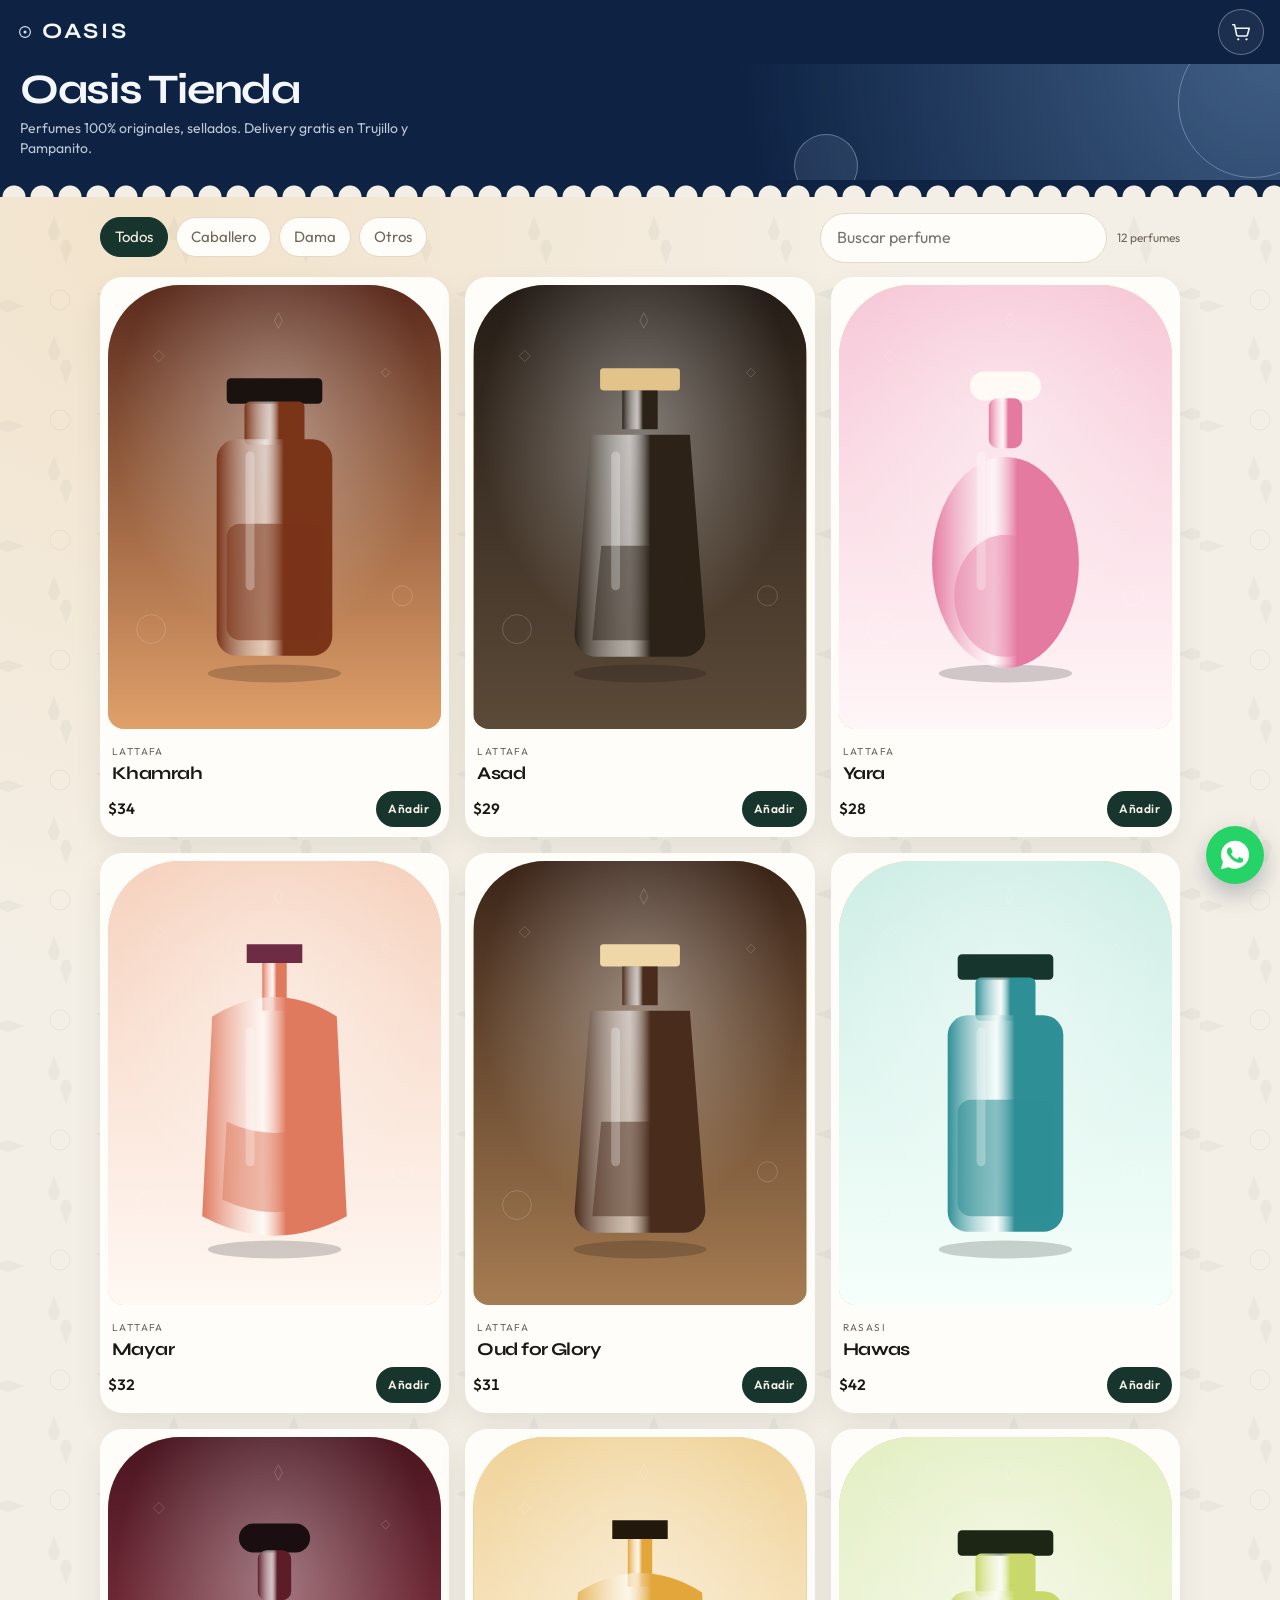
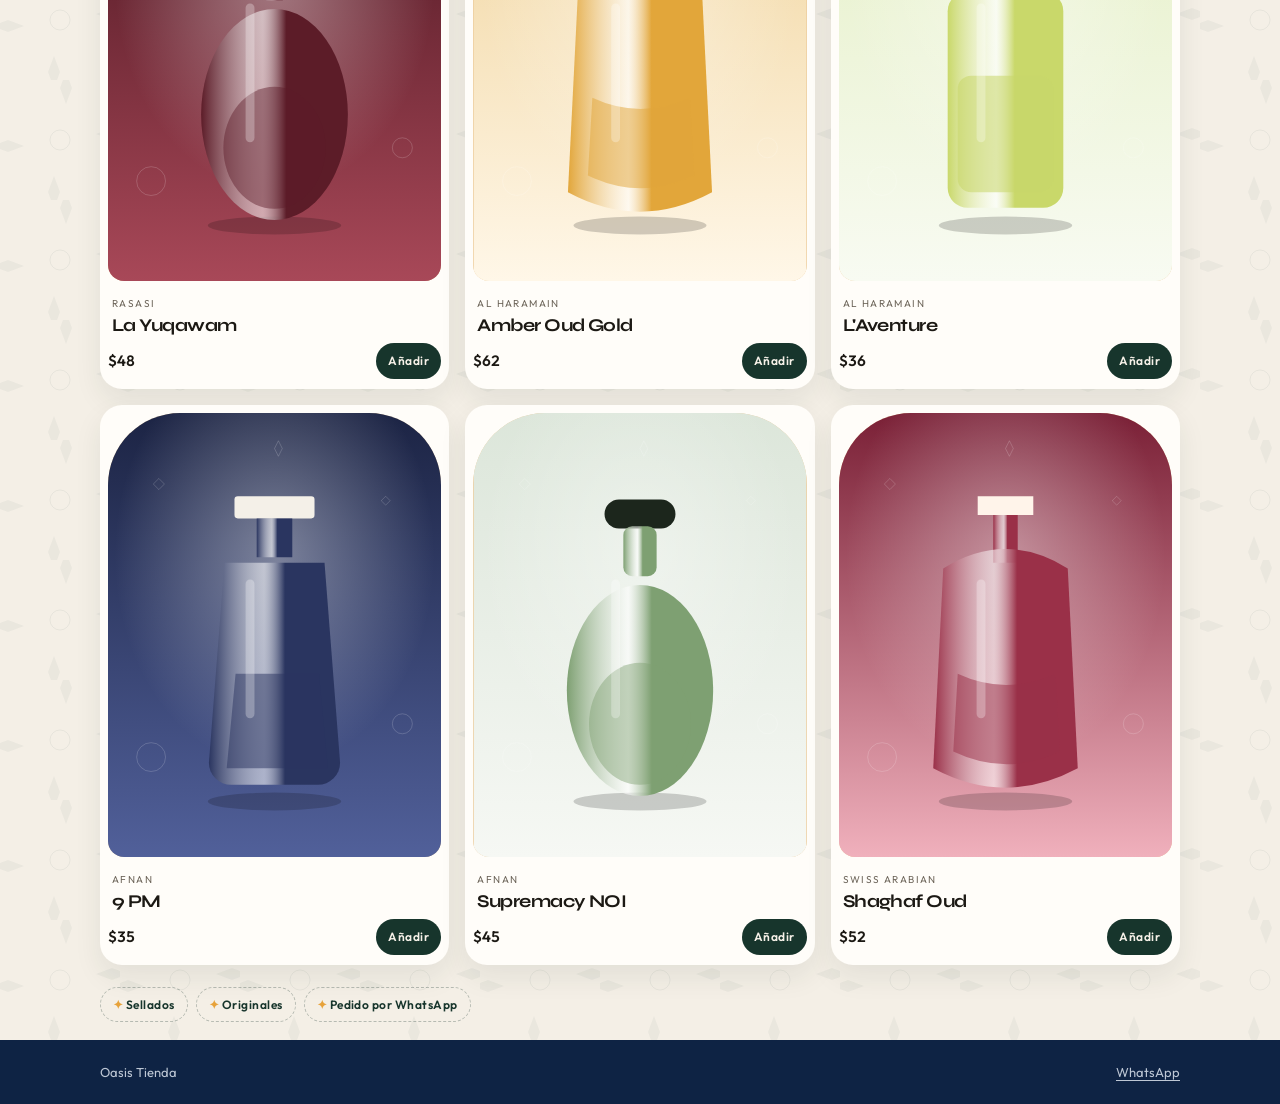
==== index.html @ 055321c4 "Add the Oasis shop with catalog, cart, and admin. The store can be edited from /admin and orders go " ====
<!DOCTYPE html>
<html lang="es">
<head>
  <meta charset="utf-8">
  <meta name="viewport" content="width=device-width, initial-scale=1, viewport-fit=cover">
  <title>Oasis Tienda</title>
  <meta name="description" content="Oasis Tienda. Perfumes árabes originales, sellados, para pedir desde el móvil.">
  <meta name="theme-color" content="#0e2344">
  <link rel="icon" href="data:image/svg+xml,%3Csvg xmlns='http://www.w3.org/2000/svg' viewBox='0 0 32 32'%3E%3Crect width='32' height='32' rx='8' fill='%230e2344'/%3E%3Ccircle cx='16' cy='16' r='7' fill='none' stroke='%23d7e6f4' stroke-width='1.6'/%3E%3Ccircle cx='16' cy='16' r='2' fill='%23d7e6f4'/%3E%3C/svg%3E">
  <link rel="preconnect" href="https://fonts.googleapis.com">
  <link rel="preconnect" href="https://fonts.gstatic.com" crossorigin>
  <link href="https://fonts.googleapis.com/css2?family=Outfit:wght@400;500;600&family=Syne:wght@600;700&display=swap" rel="stylesheet">
  <link rel="stylesheet" href="styles.css">
</head>
<body>
  <header class="topbar">
    <a class="logo" href="#inicio">
      <svg viewBox="0 0 24 24" aria-hidden="true"><circle cx="12" cy="12" r="7.2" fill="none" stroke="currentColor" stroke-width="1.5"/><circle cx="12" cy="12" r="2" fill="currentColor"/></svg>
      Oasis
    </a>
    <button type="button" class="cart-btn" id="open-cart" aria-label="Carrito" aria-haspopup="dialog">
      <svg viewBox="0 0 24 24" aria-hidden="true">
        <circle cx="9" cy="20" r="1.25"/>
        <circle cx="18" cy="20" r="1.25"/>
        <path d="M3 4h2l2.2 11.2a1.5 1.5 0 0 0 1.5 1.2h8.8a1.5 1.5 0 0 0 1.5-1.2L21 8H7"/>
      </svg>
      <span id="cart-count" class="badge" hidden></span>
    </button>
  </header>

  <section class="hero" id="inicio">
    <div class="hero-copy">
      <h1>Oasis Tienda</h1>
      <p class="lede">Perfumes 100% originales, sellados. Delivery gratis en Trujillo y Pampanito.</p>
    </div>
    <div class="orb orb-a" aria-hidden="true"></div>
    <div class="orb orb-b" aria-hidden="true"></div>
  </section>
  <div class="frieze" aria-hidden="true"></div>

  <main>
    <section class="wrap catalog" id="catalogo" aria-labelledby="catalogo-title">
      <h2 id="catalogo-title" class="sr-only">Catálogo</h2>
      <div class="toolbar">
        <div class="filters" id="filters" role="group" aria-label="Filtrar por categoría">
          <button type="button" data-family="todos" aria-pressed="true">Todos</button>
          <button type="button" data-family="caballero">Caballero</button>
          <button type="button" data-family="dama">Dama</button>
          <button type="button" data-family="otros">Otros</button>
        </div>
        <div class="toolbar-end">
          <input id="search" class="search" type="search" placeholder="Buscar perfume" autocomplete="off" aria-label="Buscar perfume o casa">
          <p id="result-count" class="result-count" aria-live="polite"></p>
        </div>
      </div>
      <div id="grid" class="grid"></div>
      <p id="empty" class="empty" hidden>Ningún perfume coincide con la búsqueda.</p>
    </section>

    <ul class="perks wrap">
      <li>Sellados</li>
      <li>Originales</li>
      <li>Pedido por WhatsApp</li>
    </ul>
  </main>

  <footer class="site-footer">
    <div class="wrap foot">
      <p>Oasis Tienda</p>
      <p id="foot-contact">Pedidos por WhatsApp</p>
    </div>
  </footer>

  <div id="overlay" class="overlay" hidden></div>

  <aside id="product" class="sheet panel" role="dialog" aria-modal="true" aria-labelledby="product-title" hidden>
    <div id="product-body"></div>
  </aside>

  <aside id="cart" class="sheet drawer" role="dialog" aria-modal="true" aria-labelledby="cart-title" hidden>
    <header class="drawer-bar">
      <h2 id="cart-title">Carrito</h2>
      <button type="button" class="text-btn" id="close-cart">Cerrar</button>
    </header>
    <div id="cart-lines" class="drawer-body"></div>
    <form id="checkout" class="drawer-foot" hidden>
      <p class="subtotal"><span>Total</span> <strong id="cart-total">$0</strong></p>
      <button type="submit" class="btn btn-solid btn-block" id="checkout-btn">Enviar por WhatsApp</button>
      <textarea id="order-preview" class="order-preview" readonly hidden></textarea>
      <p id="checkout-status" class="status" role="status"></p>
    </form>
  </aside>

  <a class="wa-bubble" href="https://wa.me/584223087995" target="_blank" rel="noopener" aria-label="Escribir por WhatsApp">
    <svg viewBox="0 0 24 24" aria-hidden="true"><path fill="currentColor" d="M12.04 2C6.58 2 2.15 6.4 2.15 11.83c0 1.74.46 3.44 1.33 4.94L2 22l5.39-1.41a10.1 10.1 0 0 0 4.65 1.12h.01c5.46 0 9.89-4.4 9.89-9.83C21.94 6.4 17.5 2 12.04 2zm5.76 14.15c-.24.68-1.4 1.25-1.94 1.33-.5.07-1.13.1-1.82-.11-.42-.13-.95-.31-1.64-.6-2.89-1.25-4.77-4.16-4.92-4.35-.14-.2-1.17-1.55-1.17-2.96 0-1.41.74-2.1 1-2.39.26-.28.57-.35.76-.35.19 0 .38 0 .55.01.18.01.42-.07.66.5.24.58.82 2 .89 2.15.07.14.12.31.02.5-.1.2-.15.32-.29.49-.14.17-.3.37-.43.5-.14.14-.29.29-.13.57.17.28.74 1.22 1.59 1.98 1.09.97 2.01 1.27 2.3 1.42.28.14.45.12.61-.07.17-.2.7-.81.89-1.09.19-.28.38-.23.64-.14.26.1 1.65.78 1.93.92.28.14.47.21.54.33.07.12.07.69-.17 1.37z"/></svg>
  </a>

  <p id="live" class="sr-only" aria-live="polite"></p>
  <noscript><p class="wrap noscript">Activa JavaScript para ver el catálogo y el carrito.</p></noscript>

  <script src="products.js"></script>
  <script src="app.js"></script>
</body>
</html>
---- styles.css ----
:root {
  --ink: #1c1914;
  --green: #17352c;
  --green-2: #245244;
  --cream: #f4efe6;
  --card: #fffdf9;
  --muted: #6f675c;
  --line: #e4d8c8;
  --gold: #e7a23a;
  --serif: Syne, "Segoe UI", sans-serif;
  --sans: Outfit, "Segoe UI", sans-serif;
  color-scheme: light;
}

*,
*::before,
*::after { box-sizing: border-box; }

body,
h1,
h2,
h3,
p,
ul,
dl,
dd { margin: 0; }

ul { padding: 0; list-style: none; }

button,
input,
textarea { font: inherit; color: inherit; }

body {
  font-family: var(--sans);
  font-size: 15px;
  line-height: 1.45;
  color: var(--ink);
  background-color: var(--cream);
  background-image:
    radial-gradient(circle at 12% 8%, rgba(231, 162, 58, 0.16), transparent 28%),
    url("data:image/svg+xml,%3Csvg xmlns='http://www.w3.org/2000/svg' width='120' height='120' viewBox='0 0 120 120'%3E%3Cpath d='M60 8l6 16 6-16-6-16zM8 60l16 6-16 6-16-6zM60 112l-6-16-6 16 6 16zM112 60l-16-6 16-6 16 6z' fill='%2317352c' fill-opacity='0.045'/%3E%3Ccircle cx='60' cy='60' r='10' fill='none' stroke='%2317352c' stroke-opacity='0.06'/%3E%3C/svg%3E");
  padding-bottom: env(safe-area-inset-bottom);
}

body.lock { overflow: hidden; }

::selection { background: #f0d7a4; }

:focus-visible {
  outline: 2px solid var(--gold);
  outline-offset: 3px;
}

a { color: inherit; text-decoration: none; }

img { max-width: 100%; display: block; }

.sr-only {
  position: absolute;
  width: 1px;
  height: 1px;
  padding: 0;
  margin: -1px;
  overflow: hidden;
  clip: rect(0, 0, 0, 0);
  white-space: nowrap;
  border: 0;
}

.wrap {
  width: min(1080px, calc(100% - 28px));
  margin-inline: auto;
}

.topbar {
  position: sticky;
  top: 0;
  z-index: 25;
  display: flex;
  align-items: center;
  justify-content: space-between;
  gap: 12px;
  min-height: 64px;
  padding: calc(8px + env(safe-area-inset-top)) 16px 8px;
  background: #0e2344;
  color: #f4f7fb;
}

.logo {
  display: inline-flex;
  align-items: center;
  gap: 8px;
  font-family: var(--serif);
  font-size: 22px;
  font-weight: 700;
  letter-spacing: 0.12em;
  text-transform: uppercase;
}

.logo svg {
  width: 18px;
  height: 18px;
  color: #d7e6f4;
}

.cart-btn {
  position: relative;
  display: grid;
  place-items: center;
  width: 46px;
  height: 46px;
  padding: 0;
  border: 1px solid rgba(215, 230, 244, 0.35);
  border-radius: 50%;
  background: rgba(255, 255, 255, 0.06);
  color: #f4f7fb;
  cursor: pointer;
}

.cart-btn svg {
  width: 22px;
  height: 22px;
  fill: none;
  stroke: currentColor;
  stroke-width: 1.7;
  stroke-linecap: round;
  stroke-linejoin: round;
}

.cart-btn svg circle { fill: currentColor; stroke: none; }

.badge {
  position: absolute;
  top: -2px;
  right: -2px;
  min-width: 18px;
  height: 18px;
  padding: 0 5px;
  border-radius: 99px;
  background: #d7e6f4;
  color: #0e2344;
  font-size: 11px;
  font-weight: 600;
  line-height: 18px;
  text-align: center;
}

.badge[hidden] { display: none !important; }

.hero {
  position: relative;
  overflow: hidden;
  padding: 6px 20px 22px;
  background:
    radial-gradient(circle at 100% -20%, rgba(126, 168, 214, 0.45), transparent 42%),
    #0e2344;
  color: #f4f7fb;
}

.hero-copy { position: relative; z-index: 1; max-width: 34rem; }

h1 {
  font-family: var(--serif);
  font-size: 34px;
  font-weight: 700;
  line-height: 0.95;
  letter-spacing: -0.03em;
}

.lede {
  max-width: 28em;
  margin-top: 8px;
  color: rgba(228, 236, 245, 0.82);
  font-size: 14px;
}

.orb {
  position: absolute;
  border: 1px solid rgba(190, 214, 238, 0.38);
  border-radius: 50%;
  pointer-events: none;
}

.orb-a {
  width: 150px;
  height: 150px;
  right: -48px;
  top: -36px;
}

.orb-b {
  width: 64px;
  height: 64px;
  left: 62%;
  bottom: -18px;
  background: rgba(190, 214, 238, 0.1);
}

.frieze {
  height: 18px;
  margin-top: -1px;
  background-color: #0e2344;
  background-image: radial-gradient(circle at 14px 18px, var(--cream) 11px, transparent 12px);
  background-size: 28px 18px;
  background-repeat: repeat-x;
}

.catalog { padding-top: 16px; }

.toolbar {
  display: flex;
  flex-direction: column;
  gap: 12px;
  margin-bottom: 14px;
}

.filters {
  display: flex;
  gap: 8px;
  overflow-x: auto;
  padding-bottom: 2px;
  scrollbar-width: none;
}

.filters::-webkit-scrollbar { display: none; }

.filters button {
  flex: 0 0 auto;
  border: 1px solid var(--line);
  border-radius: 999px;
  background: var(--card);
  padding: 8px 14px;
  color: var(--muted);
  cursor: pointer;
}

.filters button[aria-pressed="true"] {
  border-color: var(--green);
  background: var(--green);
  color: #f6f1e8;
}

.toolbar-end {
  display: flex;
  align-items: center;
  gap: 10px;
}

.search {
  flex: 1;
  width: 100%;
  border: 1px solid var(--line);
  border-radius: 999px;
  background: var(--card);
  padding: 12px 16px;
  font-size: 16px;
}

.result-count {
  flex: 0 0 auto;
  color: var(--muted);
  font-size: 12px;
}

.grid {
  display: grid;
  grid-template-columns: repeat(2, minmax(0, 1fr));
  gap: 12px;
}

.card {
  display: flex;
  flex-direction: column;
  min-width: 0;
  padding: 8px 8px 10px;
  border-radius: 22px;
  background: var(--card);
  box-shadow: 0 12px 28px rgba(23, 53, 44, 0.08);
}

.card-open {
  display: block;
  width: 100%;
  margin: 0;
  padding: 0;
  border: 0;
  background: none;
  text-align: left;
  cursor: pointer;
}

.photo {
  display: block;
  aspect-ratio: 3 / 4;
  overflow: hidden;
  border-radius: 72px 72px 16px 16px;
  background: #efe4d2;
  box-shadow: inset 0 0 0 1px rgba(231, 162, 58, 0.35);
}

.photo img,
.sheet-photo img,
.thumb {
  width: 100%;
  height: 100%;
  object-fit: cover;
}

.card-copy { display: block; padding: 10px 4px 0; }

.brand {
  color: var(--muted);
  font-size: 10px;
  letter-spacing: 0.14em;
  text-transform: uppercase;
}

.card h3 {
  margin-top: 3px;
  font-family: var(--serif);
  font-size: 18px;
  font-weight: 700;
  line-height: 1.05;
  letter-spacing: -0.03em;
}

.card-row {
  display: flex;
  align-items: center;
  justify-content: space-between;
  gap: 8px;
  margin-top: 8px;
}

.price {
  font-weight: 600;
  font-variant-numeric: tabular-nums;
}

.btn,
.add {
  appearance: none;
  border: 0;
  border-radius: 999px;
  background: var(--green);
  color: #f6f1e8;
  padding: 8px 12px;
  font-size: 12px;
  font-weight: 600;
  letter-spacing: 0.04em;
  cursor: pointer;
}

.add { flex: 0 0 auto; min-height: 36px; }

.btn:hover,
.add:hover { background: var(--green-2); }

.btn-solid { width: auto; }

.btn-block {
  width: 100%;
  min-height: 48px;
  margin-top: 16px;
  font-size: 14px;
}

.empty {
  padding: 24px 0;
  color: var(--muted);
}

.perks {
  display: flex;
  gap: 8px;
  margin-top: 22px;
  margin-bottom: 8px;
  overflow-x: auto;
  scrollbar-width: none;
}

.perks li {
  flex: 0 0 auto;
  padding: 8px 12px;
  border: 1px dashed rgba(23, 53, 44, 0.28);
  border-radius: 999px;
  color: var(--green);
  font-size: 12px;
  font-weight: 600;
  letter-spacing: 0.04em;
}

.perks li::before {
  content: "✦ ";
  color: var(--gold);
}

.wa-bubble {
  position: fixed;
  z-index: 28;
  right: 16px;
  bottom: calc(16px + env(safe-area-inset-bottom));
  display: grid;
  place-items: center;
  width: 58px;
  height: 58px;
  border-radius: 50%;
  background: #25d366;
  color: #fff;
  box-shadow: 0 10px 24px rgba(14, 35, 68, 0.28);
}

.wa-bubble svg {
  display: block;
  width: 34px;
  height: 34px;
  overflow: visible;
}

.site-footer {
  margin-top: 18px;
  background: #0e2344;
  color: rgba(228, 236, 245, 0.82);
}

.foot {
  display: flex;
  align-items: center;
  justify-content: space-between;
  gap: 12px;
  min-height: 64px;
  font-size: 13px;
}

.foot a { text-decoration: underline; text-underline-offset: 3px; }

.overlay {
  position: fixed;
  inset: 0;
  z-index: 30;
  background: rgba(18, 16, 12, 0.48);
}

.overlay[hidden],
.sheet[hidden] { display: none !important; }

.sheet {
  position: fixed;
  z-index: 40;
  left: 0;
  right: 0;
  bottom: 0;
  max-height: 92dvh;
  overflow: auto;
  border-radius: 28px 28px 0 0;
  background: var(--card);
}

.sheet-photo {
  position: relative;
  height: 240px;
  overflow: hidden;
  background: #efe4d2;
}

.sheet-photo img { object-fit: cover; }

.sheet-close,
.text-btn {
  border: 0;
  background: rgba(255, 253, 249, 0.92);
  color: var(--ink);
  cursor: pointer;
}

.sheet-close {
  position: absolute;
  top: 12px;
  right: 12px;
  min-height: 36px;
  padding: 8px 12px;
  border-radius: 999px;
  font-size: 13px;
  font-weight: 600;
}

.sheet-body { padding: 16px 18px 28px; }

.panel h2,
.drawer-bar h2 {
  margin-top: 4px;
  font-family: var(--serif);
  font-size: 30px;
  font-weight: 700;
  line-height: 1;
  letter-spacing: -0.03em;
}

.meta {
  display: flex;
  flex-wrap: wrap;
  gap: 6px;
  margin-top: 10px;
  color: var(--muted);
  font-size: 13px;
}

.meta span {
  padding: 4px 8px;
  border-radius: 999px;
  background: var(--cream);
}

.summary { margin-top: 14px; }

.pyramid { margin-top: 16px; }

.pyramid div {
  display: grid;
  grid-template-columns: 78px 1fr;
  gap: 10px;
  padding: 10px 0;
  border-top: 1px solid var(--line);
  font-size: 14px;
}

.pyramid dt { color: var(--muted); }

.buy {
  display: flex;
  align-items: center;
  gap: 12px;
  margin-top: 18px;
}

.stepper {
  display: inline-flex;
  align-items: center;
  border: 1px solid var(--green);
  border-radius: 999px;
  overflow: hidden;
}

.stepper button {
  width: 40px;
  height: 40px;
  border: 0;
  background: transparent;
  cursor: pointer;
  font-size: 18px;
}

.stepper span {
  min-width: 20px;
  text-align: center;
  font-variant-numeric: tabular-nums;
}

.drawer {
  display: flex;
  flex-direction: column;
  height: min(88dvh, 760px);
  max-height: 92dvh;
  padding-bottom: env(safe-area-inset-bottom);
}

.drawer-bar,
.drawer-foot { padding: 16px 18px; }

.drawer-bar {
  display: flex;
  align-items: center;
  justify-content: space-between;
  border-bottom: 1px solid var(--line);
}

.drawer-bar h2 { margin: 0; font-size: 28px; }

.text-btn {
  min-height: 36px;
  padding: 8px 12px;
  border-radius: 999px;
  font-size: 13px;
  font-weight: 600;
}

.drawer-body {
  flex: 1;
  overflow: auto;
  padding: 8px 18px 12px;
}

.drawer-foot { border-top: 1px solid var(--line); }

.line {
  display: grid;
  grid-template-columns: 62px 1fr;
  gap: 12px;
  padding: 12px 0;
  border-bottom: 1px solid var(--line);
}

.thumb {
  width: 62px;
  height: 78px;
  border-radius: 28px 28px 8px 8px;
  object-fit: cover;
  background: #efe4d2;
}

.line h3 {
  font-family: var(--serif);
  font-size: 18px;
  font-weight: 700;
  line-height: 1.05;
}

.line-top,
.subtotal {
  display: flex;
  align-items: baseline;
  justify-content: space-between;
  gap: 10px;
}

.line .amount,
.subtotal strong { font-variant-numeric: tabular-nums; font-weight: 600; }

.line .accords { margin-top: 2px; color: var(--muted); font-size: 13px; }

.line-actions {
  display: flex;
  align-items: center;
  gap: 12px;
  margin-top: 8px;
}

.quiet {
  border: 0;
  background: none;
  padding: 0;
  color: var(--muted);
  cursor: pointer;
  font-size: 13px;
  text-decoration: underline;
  text-underline-offset: 3px;
}

.subtotal { margin-bottom: 8px; }

.drawer-foot label {
  display: block;
  margin-top: 10px;
  color: var(--muted);
  font-size: 11px;
  letter-spacing: 0.12em;
  text-transform: uppercase;
}

.drawer-foot input,
.drawer-foot textarea {
  display: block;
  width: 100%;
  margin-top: 4px;
  padding: 10px 0;
  border: 0;
  border-bottom: 1px solid var(--line);
  border-radius: 0;
  background: transparent;
  font-size: 16px;
  letter-spacing: 0;
  text-transform: none;
}

.drawer-foot textarea { resize: vertical; }

.drawer-foot .order-preview {
  min-height: 120px;
  margin-top: 12px;
  padding: 10px 12px;
  border: 1px solid var(--line);
  border-radius: 12px;
  font-size: 13px;
  line-height: 1.45;
}

.order-preview[hidden] { display: none !important; }

.help,
.status,
.cart-empty {
  margin-top: 10px;
  color: var(--muted);
  font-size: 13px;
  letter-spacing: 0;
  text-transform: none;
}

.noscript { padding: 20px 0; }

@media (min-width: 720px) {
  h1 { font-size: 42px; }
  .grid { gap: 16px; }
  .sheet-photo { height: 300px; }
}

@media (min-width: 900px) {
  .wrap { width: min(1080px, calc(100% - 64px)); }
  .toolbar { flex-direction: row; align-items: center; justify-content: space-between; }
  .toolbar-end { width: min(360px, 46%); }
  .grid { grid-template-columns: repeat(3, minmax(0, 1fr)); }
  .panel {
    left: 50%;
    right: auto;
    bottom: auto;
    top: 50%;
    width: min(520px, calc(100% - 48px));
    max-height: min(860px, calc(100% - 48px));
    border-radius: 28px;
    transform: translate(-50%, -50%);
  }
  .drawer {
    top: 0;
    right: 0;
    left: auto;
    bottom: 0;
    width: min(420px, 100%);
    height: 100%;
    max-height: none;
    border-radius: 28px 0 0 28px;
  }
}
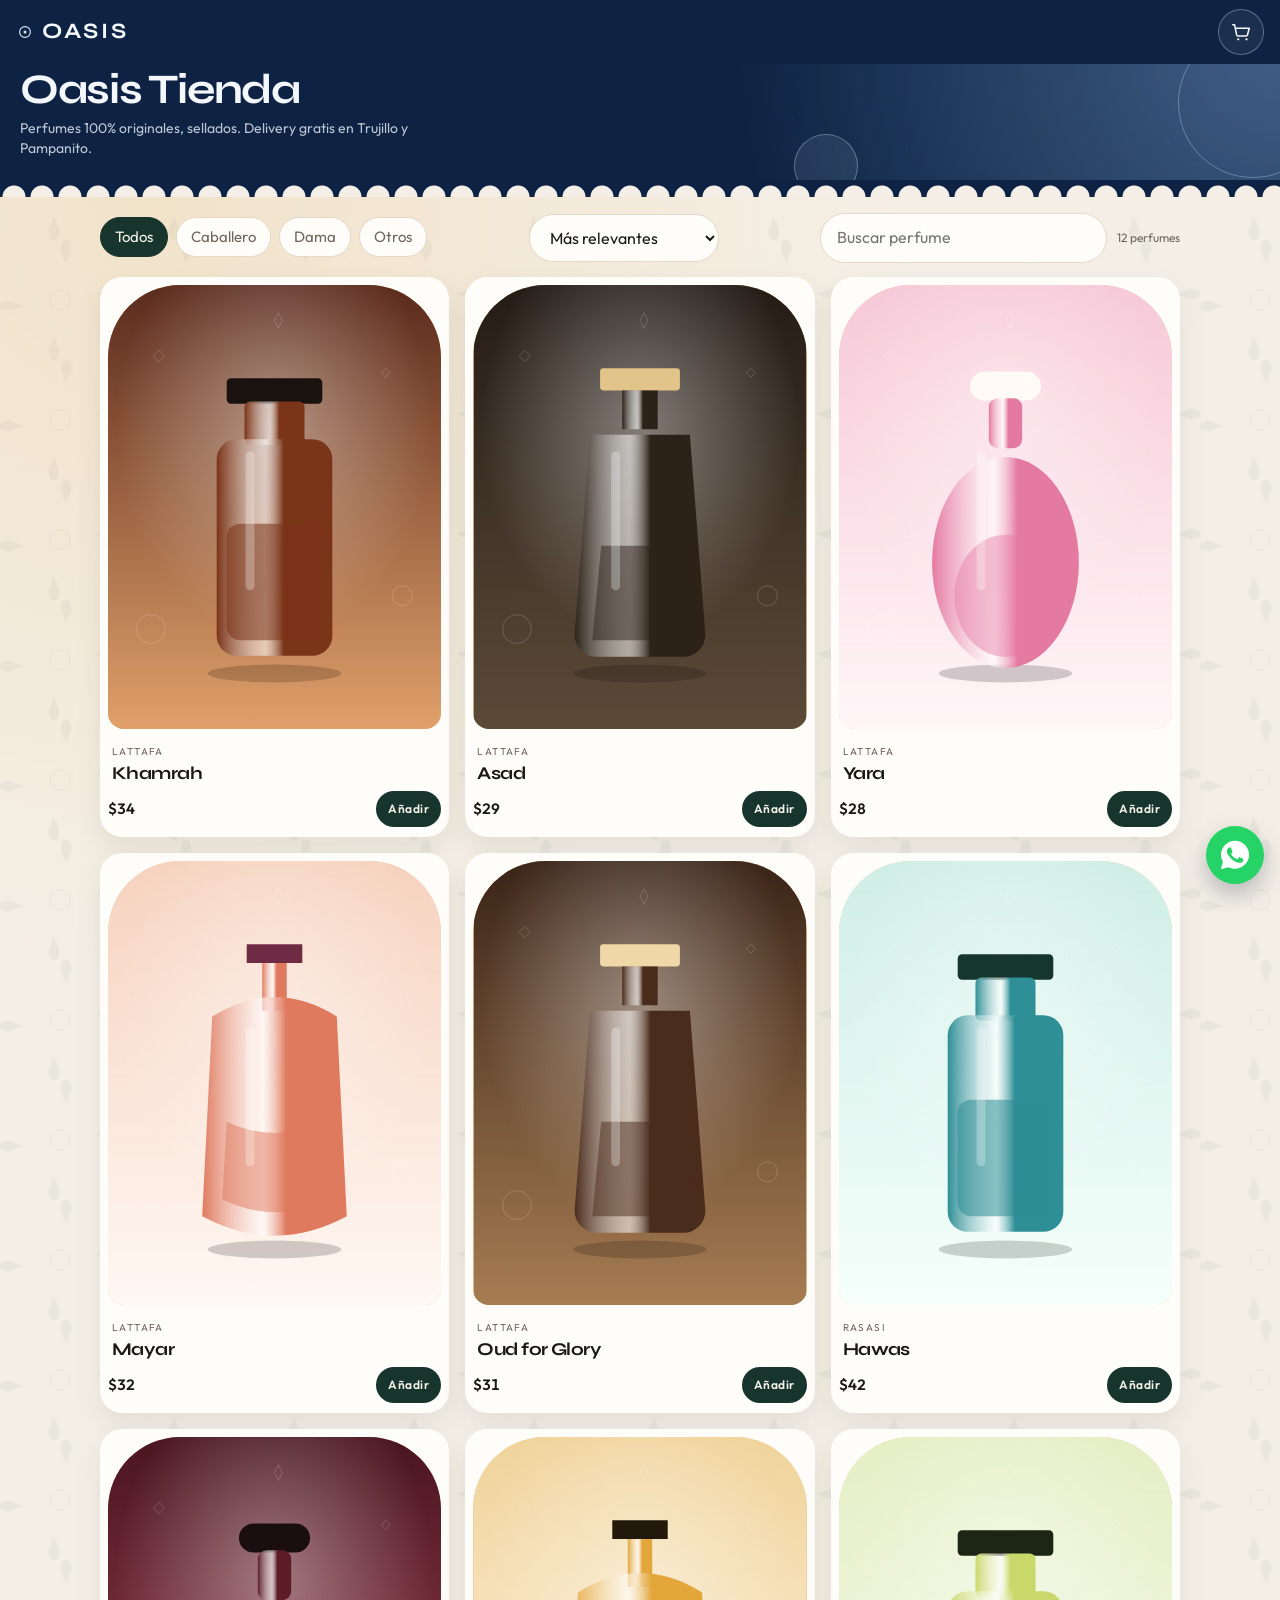
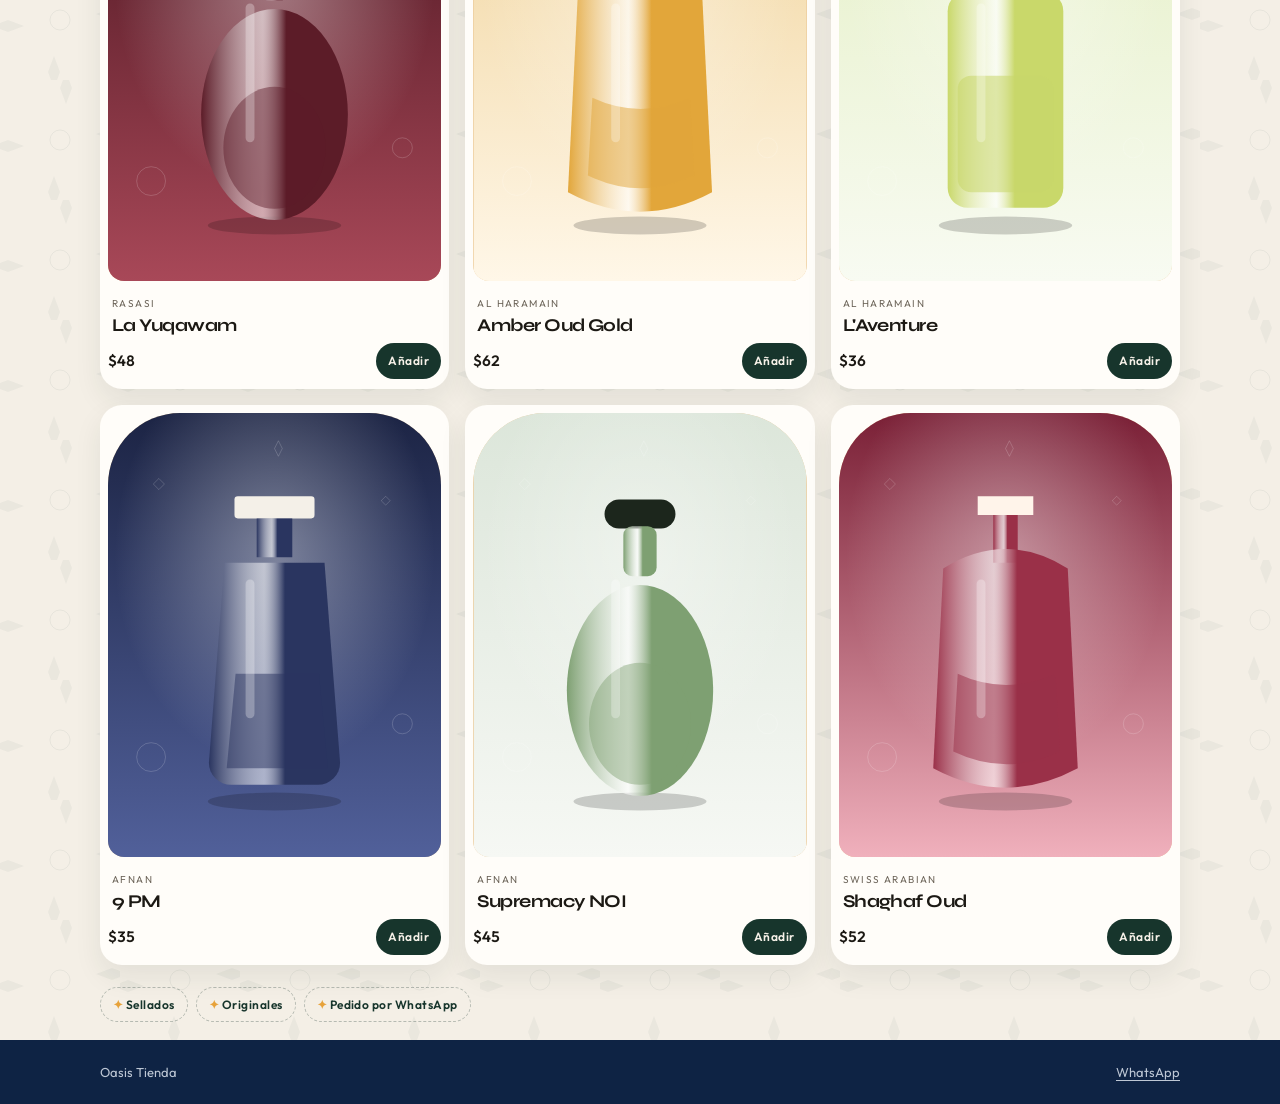
==== commit 63bbdbcb: "avances" ====
--- a/index.html
+++ b/index.html
@@ -48,6 +48,15 @@
           <button type="button" data-family="dama">Dama</button>
           <button type="button" data-family="otros">Otros</button>
         </div>
+        <label class="sort">
+          <span class="sr-only">Ordenar</span>
+          <select id="sort" aria-label="Ordenar perfumes">
+            <option value="relevantes">Más relevantes</option>
+            <option value="precio-asc">Menor precio</option>
+            <option value="precio-desc">Mayor precio</option>
+            <option value="az">A-Z</option>
+          </select>
+        </label>
         <div class="toolbar-end">
           <input id="search" class="search" type="search" placeholder="Buscar perfume" autocomplete="off" aria-label="Buscar perfume o casa">
           <p id="result-count" class="result-count" aria-live="polite"></p>
--- a/styles.css
+++ b/styles.css
@@ -241,6 +241,17 @@
   color: #f6f1e8;
 }
 
+.sort select {
+  width: 100%;
+  border: 1px solid var(--line);
+  border-radius: 999px;
+  background: var(--card);
+  color: inherit;
+  font: inherit;
+  font-size: 16px;
+  padding: 12px 16px;
+}
+
 .toolbar-end {
   display: flex;
   align-items: center;
@@ -708,6 +719,7 @@
 @media (min-width: 900px) {
   .wrap { width: min(1080px, calc(100% - 64px)); }
   .toolbar { flex-direction: row; align-items: center; justify-content: space-between; }
+  .sort { flex: 0 0 190px; }
   .toolbar-end { width: min(360px, 46%); }
   .grid { grid-template-columns: repeat(3, minmax(0, 1fr)); }
   .panel {
